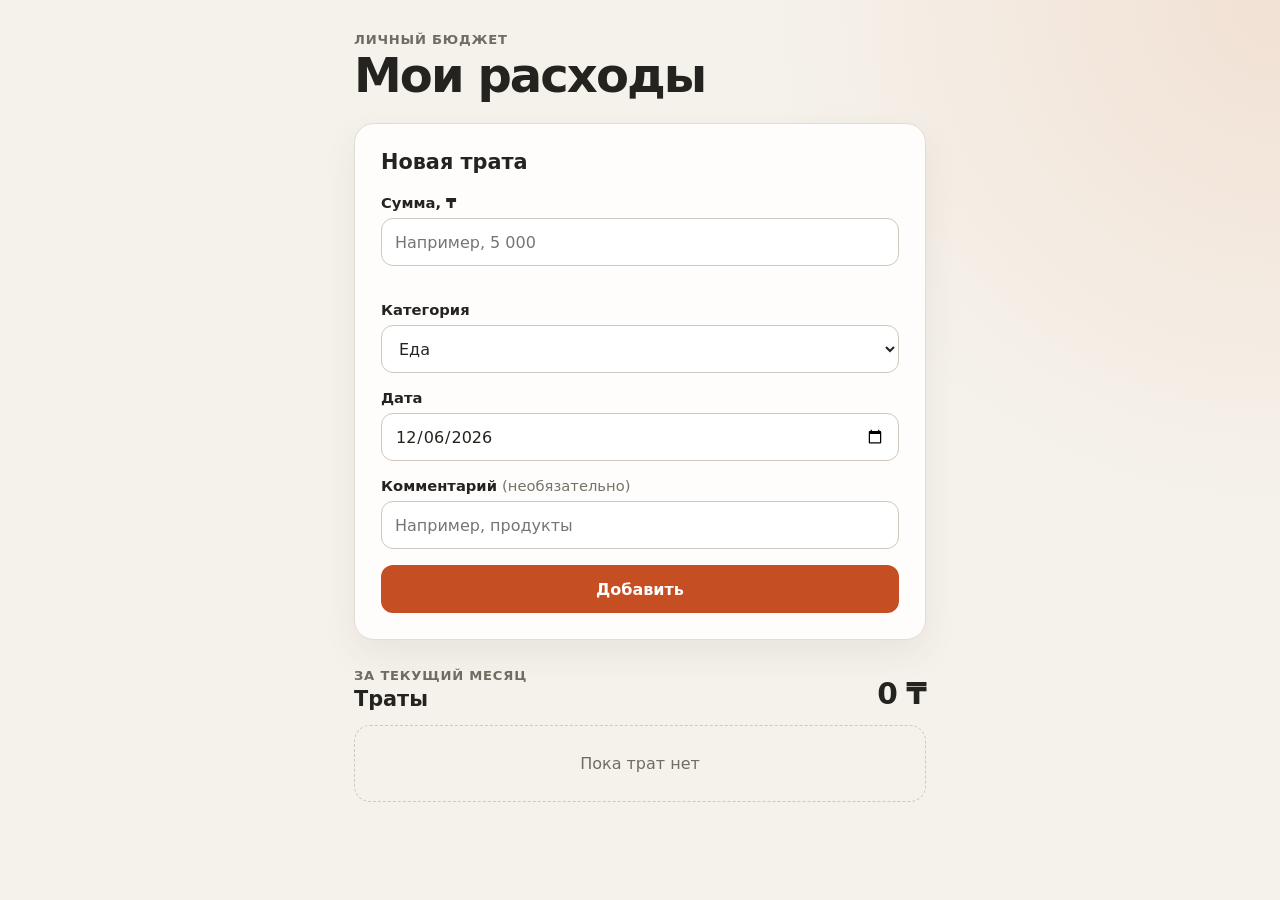
==== index.html @ 3d833ef8 "добавь" ====
<!doctype html>
<html lang="ru">
  <head>
    <meta charset="UTF-8">
    <meta name="viewport" content="width=device-width, initial-scale=1.0">
    <meta name="theme-color" content="#f5f2eb">
    <title>Мои расходы</title>
    <link rel="stylesheet" href="styles.css">
  </head>
  <body>
    <main class="page">
      <header class="page__header">
        <p class="eyebrow">Личный бюджет</p>
        <h1>Мои расходы</h1>
      </header>

      <section class="card" aria-labelledby="form-title">
        <h2 id="form-title">Новая трата</h2>

        <form id="expense-form" novalidate>
          <div class="field">
            <label for="amount">Сумма, ₸</label>
            <input
              id="amount"
              name="amount"
              type="text"
              inputmode="numeric"
              autocomplete="off"
              placeholder="Например, 5 000"
              aria-describedby="amount-error"
              required
            >
            <p class="field__error" id="amount-error" role="alert"></p>
          </div>

          <div class="field">
            <label for="category">Категория</label>
            <select id="category" name="category">
              <option value="Еда">Еда</option>
              <option value="Транспорт">Транспорт</option>
              <option value="Дом">Дом</option>
              <option value="Другое">Другое</option>
            </select>
          </div>

          <div class="field">
            <label for="date">Дата</label>
            <input id="date" name="date" type="date" required>
          </div>

          <div class="field">
            <label for="comment">Комментарий <span>(необязательно)</span></label>
            <input
              id="comment"
              name="comment"
              type="text"
              maxlength="120"
              autocomplete="off"
              placeholder="Например, продукты"
            >
          </div>

          <button type="submit">Добавить</button>
        </form>
      </section>

      <section class="expenses" aria-labelledby="expenses-title">
        <div class="summary">
          <div>
            <p class="summary__label">За текущий месяц</p>
            <h2 id="expenses-title">Траты</h2>
          </div>
          <output class="summary__total" id="month-total">0 ₸</output>
        </div>

        <p class="empty-state" id="empty-state">Пока трат нет</p>
        <ul class="expense-list" id="expense-list" aria-live="polite"></ul>
      </section>
    </main>

    <script src="script.js"></script>
  </body>
</html>
---- styles.css ----
:root {
  color-scheme: light;
  font-family: system-ui, -apple-system, BlinkMacSystemFont, "Segoe UI", sans-serif;
  color: #25231f;
  background: #f5f2eb;
  font-synthesis: none;
}

* {
  box-sizing: border-box;
}

body {
  min-width: 320px;
  margin: 0;
  background:
    radial-gradient(circle at top right, rgba(222, 119, 74, 0.14), transparent 32rem),
    #f5f2eb;
}

button,
input,
select {
  font: inherit;
}

.page {
  width: min(100%, 620px);
  margin: 0 auto;
  padding: 32px 16px 48px;
}

.page__header {
  margin-bottom: 24px;
}

.eyebrow,
.summary__label {
  margin: 0 0 4px;
  color: #716b61;
  font-size: 0.82rem;
  font-weight: 700;
  letter-spacing: 0.06em;
  text-transform: uppercase;
}

h1,
h2,
p {
  margin-top: 0;
}

h1 {
  margin-bottom: 0;
  font-size: clamp(2rem, 10vw, 3rem);
  line-height: 1;
  letter-spacing: -0.04em;
}

h2 {
  margin-bottom: 20px;
  font-size: 1.3rem;
}

.card {
  padding: 20px;
  border: 1px solid #e2ddd2;
  border-radius: 20px;
  background: rgba(255, 255, 255, 0.88);
  box-shadow: 0 14px 35px rgba(65, 53, 38, 0.07);
}

.field {
  margin-bottom: 16px;
}

label {
  display: block;
  margin-bottom: 7px;
  font-size: 0.92rem;
  font-weight: 700;
}

label span {
  color: #777168;
  font-weight: 400;
}

input,
select,
button {
  width: 100%;
  min-height: 48px;
  border-radius: 12px;
}

input,
select {
  border: 1px solid #cfc8bc;
  padding: 0 13px;
  color: #25231f;
  background: #fff;
}

input:focus,
select:focus,
button:focus-visible {
  outline: 3px solid rgba(197, 78, 35, 0.22);
  outline-offset: 2px;
  border-color: #c54e23;
}

input[aria-invalid="true"] {
  border-color: #b83228;
}

.field__error {
  min-height: 18px;
  margin: 5px 0 -4px;
  color: #a32b22;
  font-size: 0.82rem;
}

button {
  border: 0;
  padding: 0 20px;
  color: #fff;
  background: #c54e23;
  font-weight: 800;
  cursor: pointer;
}

button:active {
  transform: translateY(1px);
}

.expenses {
  margin-top: 28px;
}

.summary {
  display: flex;
  align-items: flex-end;
  justify-content: space-between;
  gap: 16px;
  margin-bottom: 14px;
}

.summary h2 {
  margin-bottom: 0;
}

.summary__total {
  flex: none;
  font-size: clamp(1.35rem, 7vw, 1.85rem);
  font-weight: 850;
  letter-spacing: -0.03em;
}

.empty-state {
  padding: 28px 18px;
  border: 1px dashed #cfc8bc;
  border-radius: 16px;
  color: #716b61;
  text-align: center;
}

.expense-list {
  display: grid;
  gap: 10px;
  margin: 0;
  padding: 0;
  list-style: none;
}

.expense-item {
  display: grid;
  grid-template-columns: minmax(0, 1fr) auto;
  gap: 5px 12px;
  padding: 16px;
  border: 1px solid #e2ddd2;
  border-radius: 16px;
  background: rgba(255, 255, 255, 0.78);
}

.expense-item__category,
.expense-item__amount {
  margin: 0;
  font-weight: 800;
}

.expense-item__amount {
  white-space: nowrap;
}

.expense-item__date,
.expense-item__comment {
  margin: 0;
  color: #716b61;
  font-size: 0.9rem;
}

.expense-item__comment {
  grid-column: 1 / -1;
  overflow-wrap: anywhere;
  color: #45413b;
}

@media (min-width: 520px) {
  .page {
    padding-inline: 24px;
  }

  .card {
    padding: 26px;
  }
}

@media (prefers-reduced-motion: reduce) {
  button:active {
    transform: none;
  }
}
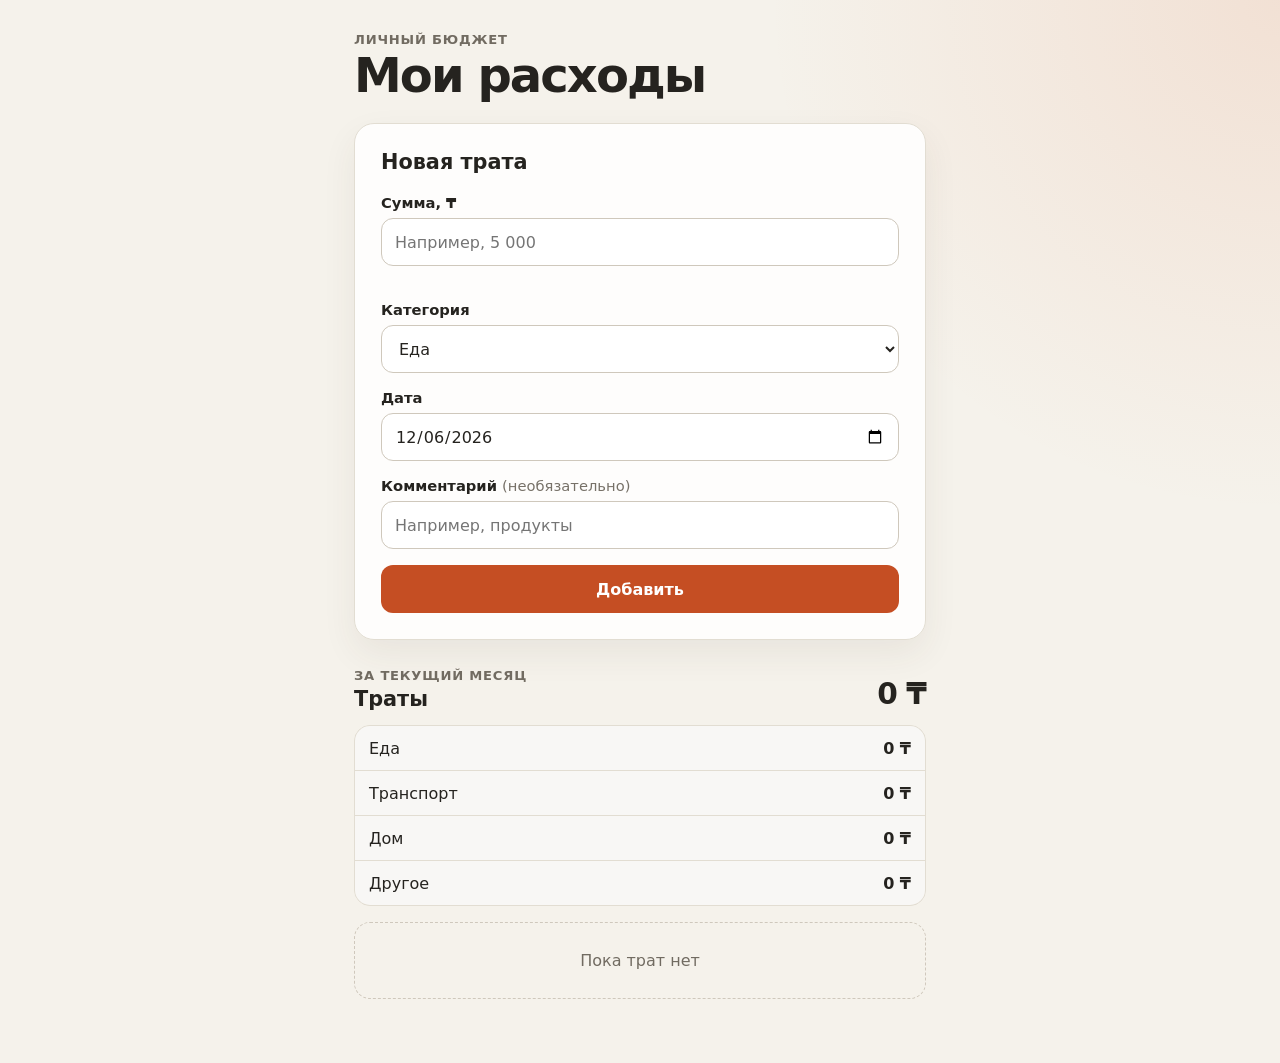
==== commit 957b5b52: "feat: add monthly totals by category" ====
--- a/index.html
+++ b/index.html
@@ -73,6 +73,25 @@
           <output class="summary__total" id="month-total">0 ₸</output>
         </div>
 
+        <ul class="category-totals" aria-label="Итоги по категориям">
+          <li>
+            <span>Еда</span>
+            <output id="category-total-food">0 ₸</output>
+          </li>
+          <li>
+            <span>Транспорт</span>
+            <output id="category-total-transport">0 ₸</output>
+          </li>
+          <li>
+            <span>Дом</span>
+            <output id="category-total-home">0 ₸</output>
+          </li>
+          <li>
+            <span>Другое</span>
+            <output id="category-total-other">0 ₸</output>
+          </li>
+        </ul>
+
         <p class="empty-state" id="empty-state">Пока трат нет</p>
         <ul class="expense-list" id="expense-list" aria-live="polite"></ul>
       </section>
--- a/styles.css
+++ b/styles.css
@@ -157,6 +157,34 @@
   letter-spacing: -0.03em;
 }
 
+.category-totals {
+  display: grid;
+  gap: 1px;
+  margin: 0 0 16px;
+  padding: 0;
+  overflow: hidden;
+  border: 1px solid #e2ddd2;
+  border-radius: 16px;
+  background: #e2ddd2;
+  list-style: none;
+}
+
+.category-totals li {
+  display: flex;
+  align-items: center;
+  justify-content: space-between;
+  gap: 16px;
+  min-height: 44px;
+  padding: 10px 14px;
+  background: rgba(255, 255, 255, 0.78);
+}
+
+.category-totals output {
+  flex: none;
+  font-weight: 800;
+  white-space: nowrap;
+}
+
 .empty-state {
   padding: 28px 18px;
   border: 1px dashed #cfc8bc;
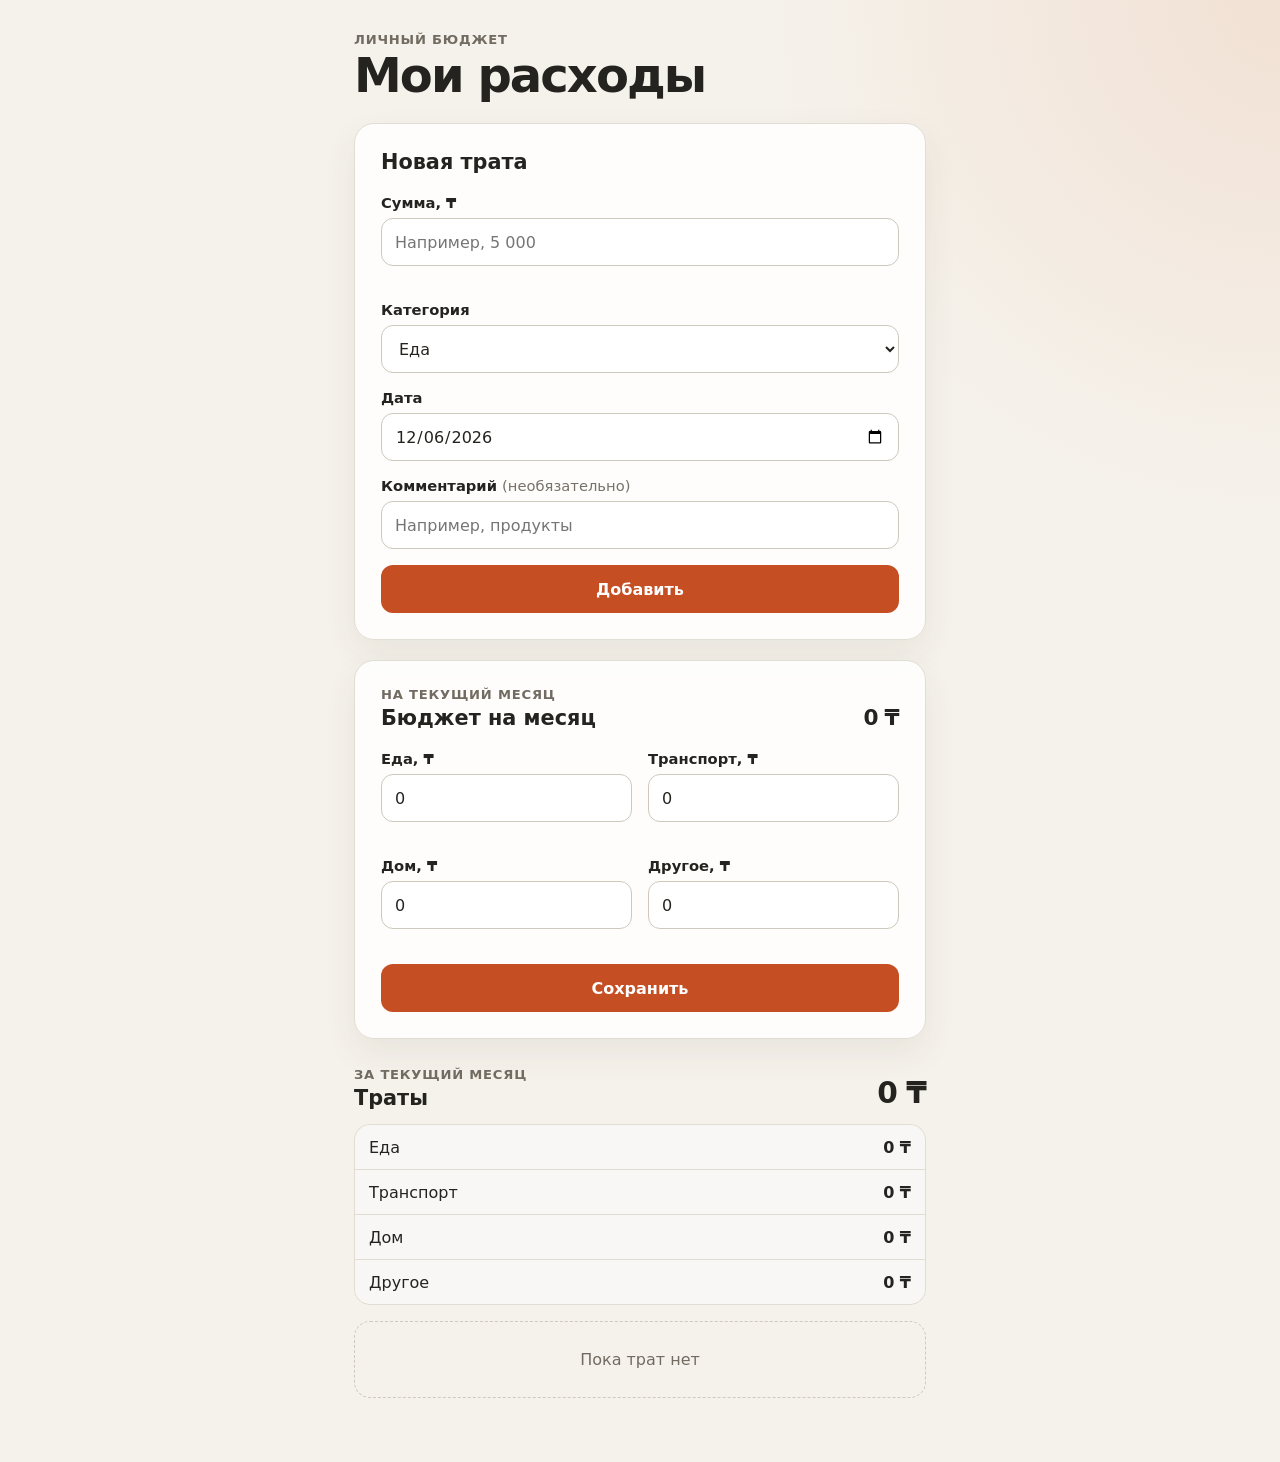
==== commit 0abb9998: "Добавить лимиты бюджета" ====
--- a/index.html
+++ b/index.html
@@ -64,6 +64,74 @@
         </form>
       </section>
 
+      <section class="card budget" aria-labelledby="budget-title">
+        <div class="budget__header">
+          <div>
+            <p class="summary__label">На текущий месяц</p>
+            <h2 id="budget-title">Бюджет на месяц</h2>
+          </div>
+          <output class="budget__total" id="budget-total">0 ₸</output>
+        </div>
+
+        <form id="budget-form" novalidate>
+          <div class="budget__fields">
+            <div class="field budget__field">
+              <label for="budget-food">Еда, ₸</label>
+              <input
+                id="budget-food"
+                name="food"
+                type="text"
+                inputmode="numeric"
+                autocomplete="off"
+                aria-describedby="budget-food-error"
+              >
+              <p class="field__error" id="budget-food-error" role="alert"></p>
+            </div>
+
+            <div class="field budget__field">
+              <label for="budget-transport">Транспорт, ₸</label>
+              <input
+                id="budget-transport"
+                name="transport"
+                type="text"
+                inputmode="numeric"
+                autocomplete="off"
+                aria-describedby="budget-transport-error"
+              >
+              <p class="field__error" id="budget-transport-error" role="alert"></p>
+            </div>
+
+            <div class="field budget__field">
+              <label for="budget-home">Дом, ₸</label>
+              <input
+                id="budget-home"
+                name="home"
+                type="text"
+                inputmode="numeric"
+                autocomplete="off"
+                aria-describedby="budget-home-error"
+              >
+              <p class="field__error" id="budget-home-error" role="alert"></p>
+            </div>
+
+            <div class="field budget__field">
+              <label for="budget-other">Другое, ₸</label>
+              <input
+                id="budget-other"
+                name="other"
+                type="text"
+                inputmode="numeric"
+                autocomplete="off"
+                aria-describedby="budget-other-error"
+              >
+              <p class="field__error" id="budget-other-error" role="alert"></p>
+            </div>
+          </div>
+
+          <button type="submit">Сохранить</button>
+        </form>
+      </section>
+
       <section class="expenses" aria-labelledby="expenses-title">
         <div class="summary">
           <div>
--- a/styles.css
+++ b/styles.css
@@ -70,6 +70,39 @@
   box-shadow: 0 14px 35px rgba(65, 53, 38, 0.07);
 }
 
+.budget {
+  margin-top: 20px;
+}
+
+.budget__header {
+  display: flex;
+  align-items: flex-end;
+  justify-content: space-between;
+  gap: 16px;
+  margin-bottom: 20px;
+}
+
+.budget__header h2 {
+  margin-bottom: 0;
+}
+
+.budget__total {
+  flex: none;
+  font-size: 1.35rem;
+  font-weight: 850;
+  letter-spacing: -0.03em;
+  white-space: nowrap;
+}
+
+.budget__fields {
+  display: grid;
+  gap: 0 16px;
+}
+
+.budget__field {
+  min-width: 0;
+}
+
 .field {
   margin-bottom: 16px;
 }
@@ -242,6 +275,10 @@
   .card {
     padding: 26px;
   }
+
+  .budget__fields {
+    grid-template-columns: repeat(2, minmax(0, 1fr));
+  }
 }
 
 @media (prefers-reduced-motion: reduce) {
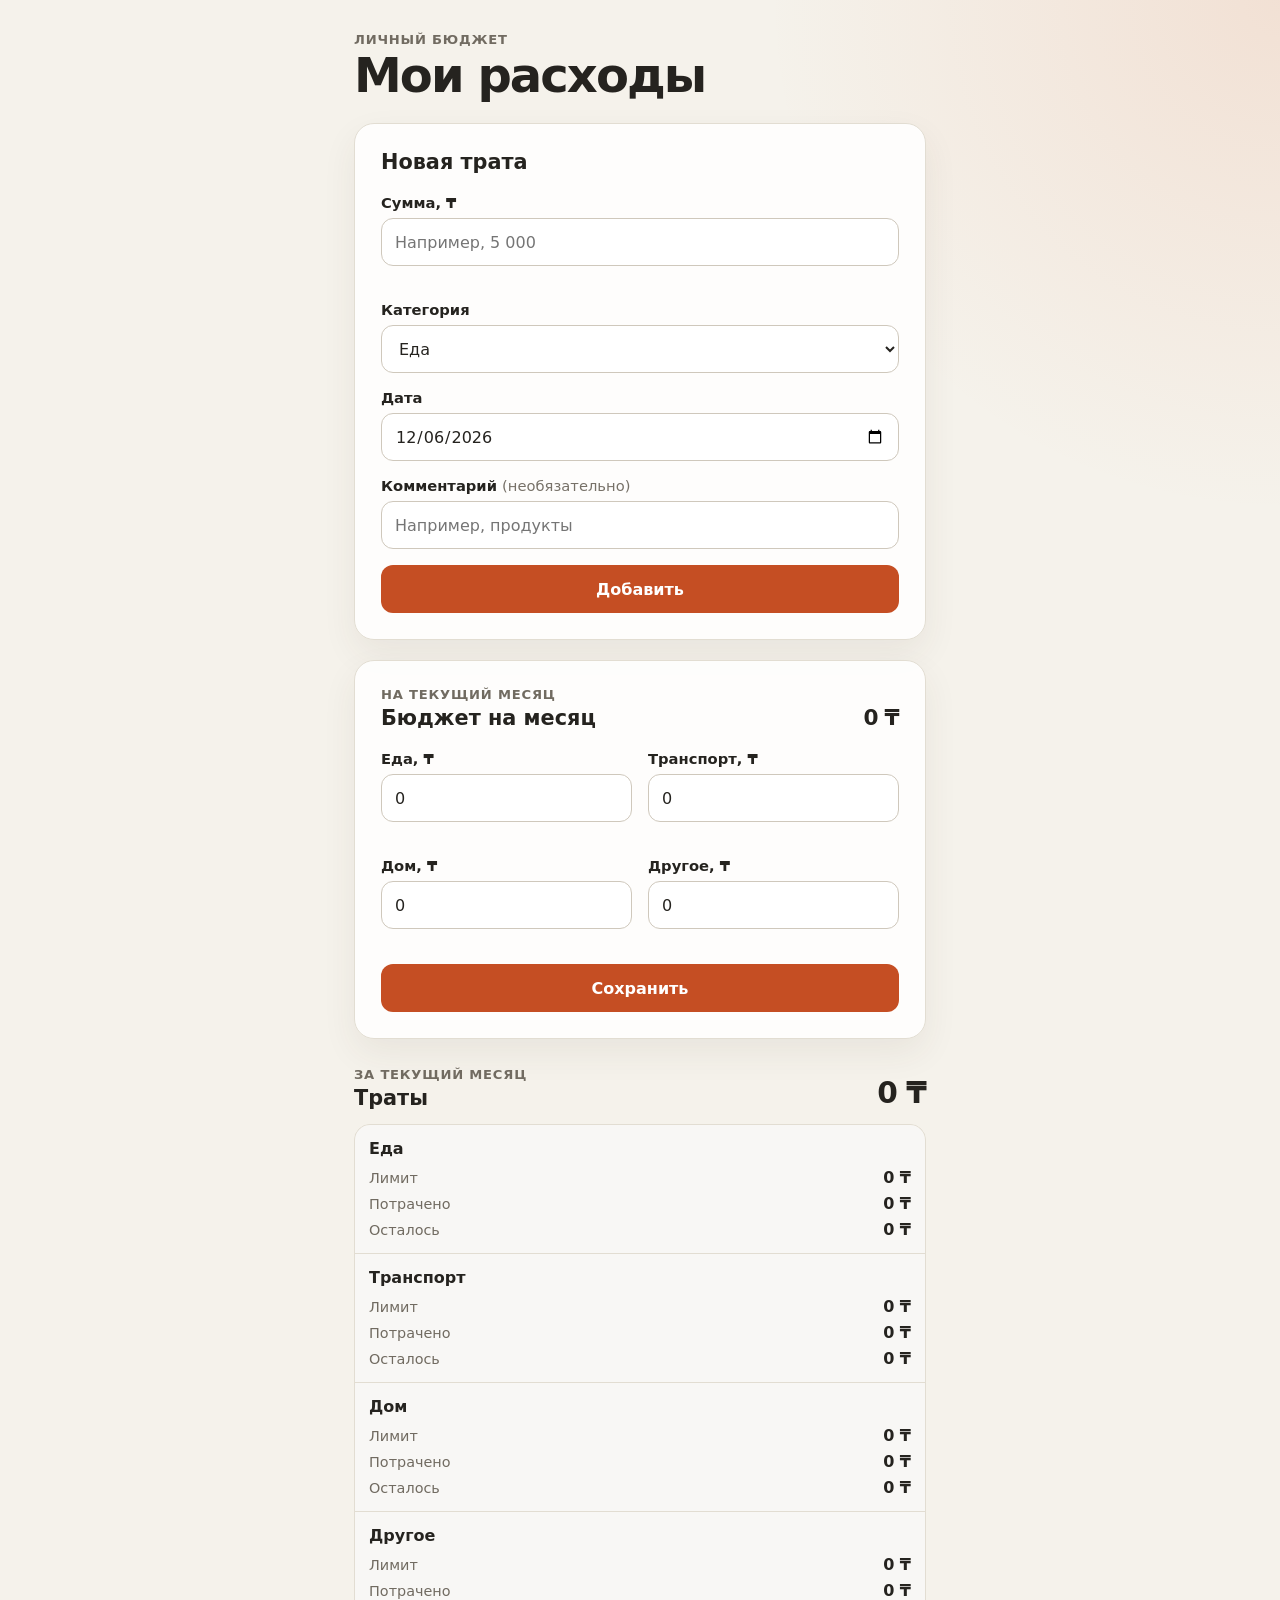
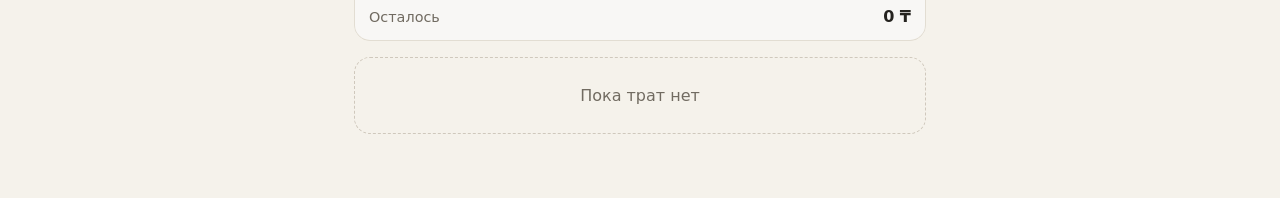
==== commit 89d8ff96: "Показать остатки по категориям" ====
--- a/index.html
+++ b/index.html
@@ -143,20 +143,72 @@
 
         <ul class="category-totals" aria-label="Итоги по категориям">
           <li>
-            <span>Еда</span>
-            <output id="category-total-food">0 ₸</output>
-          </li>
-          <li>
-            <span>Транспорт</span>
-            <output id="category-total-transport">0 ₸</output>
-          </li>
-          <li>
-            <span>Дом</span>
-            <output id="category-total-home">0 ₸</output>
-          </li>
-          <li>
-            <span>Другое</span>
-            <output id="category-total-other">0 ₸</output>
+            <p class="category-totals__name">Еда</p>
+            <dl class="category-totals__details">
+              <div>
+                <dt>Лимит</dt>
+                <dd><output id="category-limit-food">0 ₸</output></dd>
+              </div>
+              <div>
+                <dt>Потрачено</dt>
+                <dd><output id="category-total-food">0 ₸</output></dd>
+              </div>
+              <div>
+                <dt>Осталось</dt>
+                <dd><output id="category-remaining-food">0 ₸</output></dd>
+              </div>
+            </dl>
+          </li>
+          <li>
+            <p class="category-totals__name">Транспорт</p>
+            <dl class="category-totals__details">
+              <div>
+                <dt>Лимит</dt>
+                <dd><output id="category-limit-transport">0 ₸</output></dd>
+              </div>
+              <div>
+                <dt>Потрачено</dt>
+                <dd><output id="category-total-transport">0 ₸</output></dd>
+              </div>
+              <div>
+                <dt>Осталось</dt>
+                <dd><output id="category-remaining-transport">0 ₸</output></dd>
+              </div>
+            </dl>
+          </li>
+          <li>
+            <p class="category-totals__name">Дом</p>
+            <dl class="category-totals__details">
+              <div>
+                <dt>Лимит</dt>
+                <dd><output id="category-limit-home">0 ₸</output></dd>
+              </div>
+              <div>
+                <dt>Потрачено</dt>
+                <dd><output id="category-total-home">0 ₸</output></dd>
+              </div>
+              <div>
+                <dt>Осталось</dt>
+                <dd><output id="category-remaining-home">0 ₸</output></dd>
+              </div>
+            </dl>
+          </li>
+          <li>
+            <p class="category-totals__name">Другое</p>
+            <dl class="category-totals__details">
+              <div>
+                <dt>Лимит</dt>
+                <dd><output id="category-limit-other">0 ₸</output></dd>
+              </div>
+              <div>
+                <dt>Потрачено</dt>
+                <dd><output id="category-total-other">0 ₸</output></dd>
+              </div>
+              <div>
+                <dt>Осталось</dt>
+                <dd><output id="category-remaining-other">0 ₸</output></dd>
+              </div>
+            </dl>
           </li>
         </ul>
 
--- a/styles.css
+++ b/styles.css
@@ -203,13 +203,36 @@
 }
 
 .category-totals li {
+  min-height: 44px;
+  padding: 14px;
+  background: rgba(255, 255, 255, 0.78);
+}
+
+.category-totals__name {
+  margin-bottom: 10px;
+  font-weight: 800;
+}
+
+.category-totals__details {
+  display: grid;
+  gap: 7px;
+  margin: 0;
+}
+
+.category-totals__details div {
   display: flex;
   align-items: center;
   justify-content: space-between;
   gap: 16px;
-  min-height: 44px;
-  padding: 10px 14px;
-  background: rgba(255, 255, 255, 0.78);
+}
+
+.category-totals dt {
+  color: #716b61;
+  font-size: 0.9rem;
+}
+
+.category-totals dd {
+  margin: 0;
 }
 
 .category-totals output {
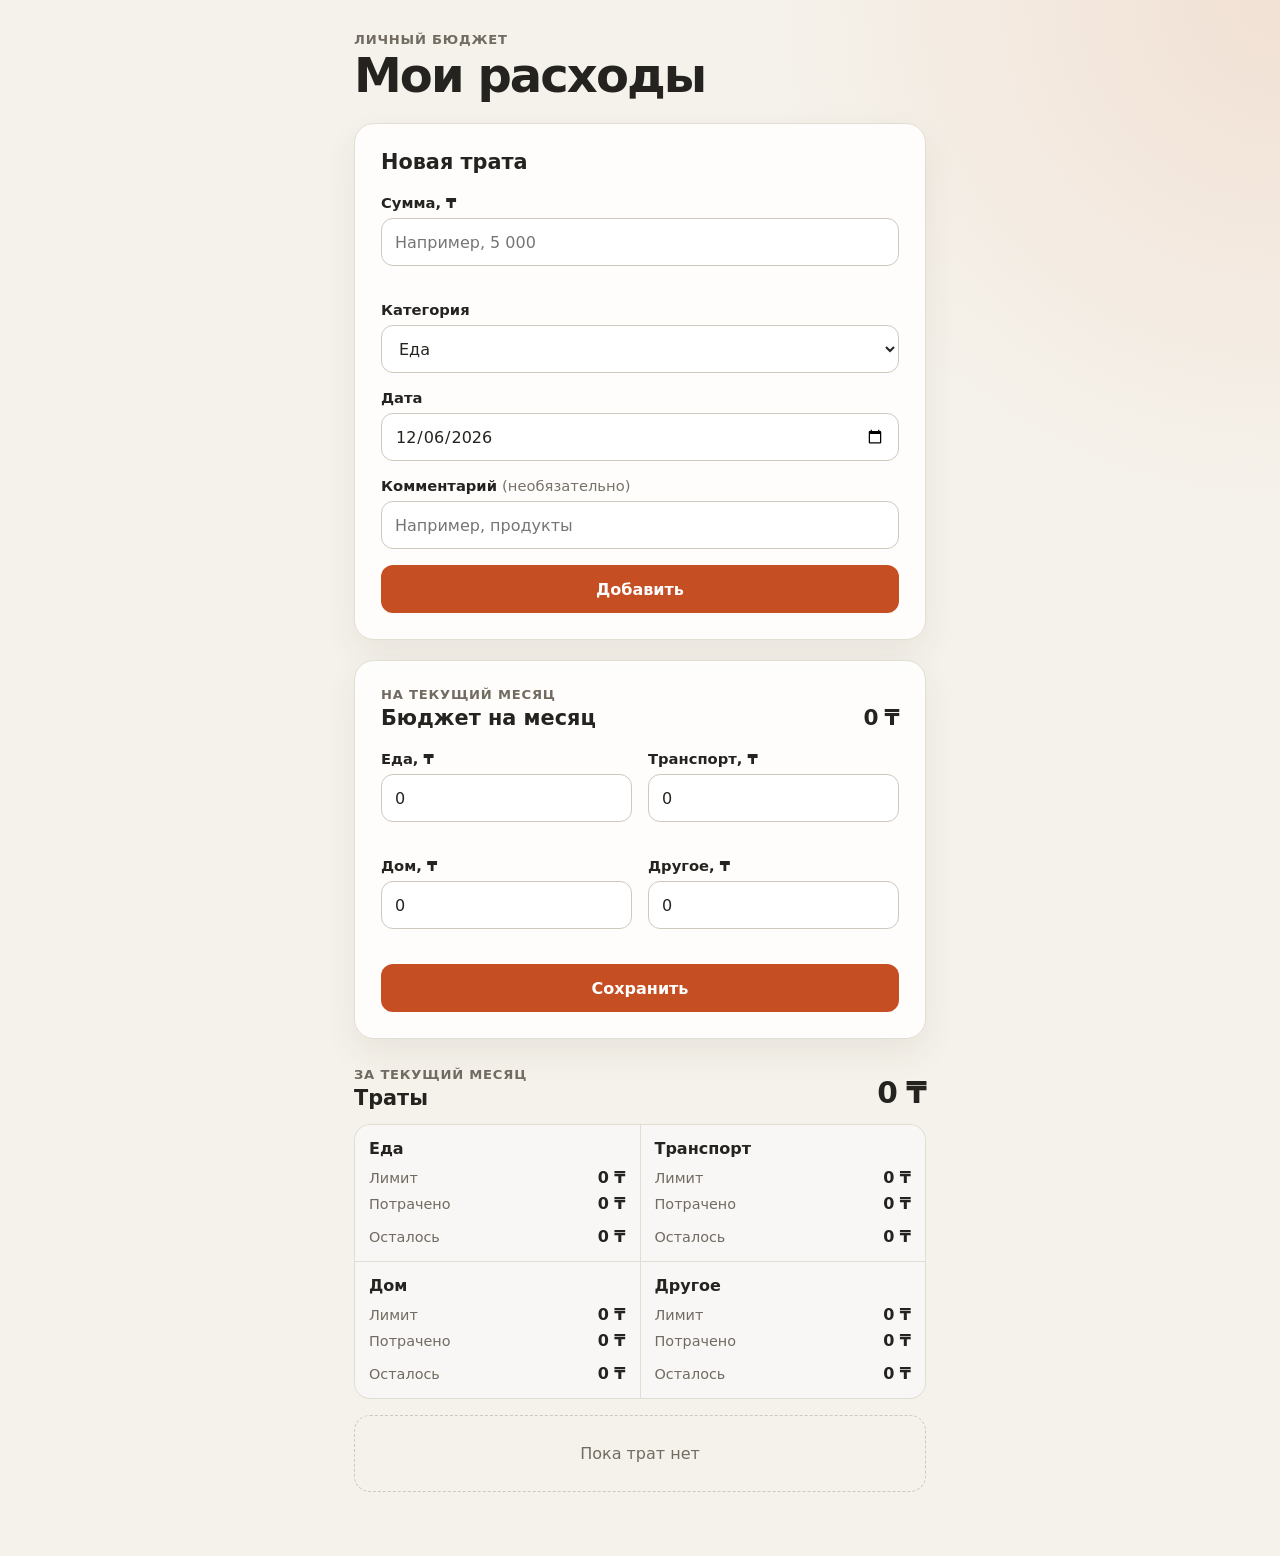
==== commit 814dabbc: "Добавить предупреждение о перерасходе" ====
--- a/index.html
+++ b/index.html
@@ -153,8 +153,8 @@
                 <dt>Потрачено</dt>
                 <dd><output id="category-total-food">0 ₸</output></dd>
               </div>
-              <div>
-                <dt>Осталось</dt>
+              <div class="category-totals__status">
+                <dt id="category-status-label-food">Осталось</dt>
                 <dd><output id="category-remaining-food">0 ₸</output></dd>
               </div>
             </dl>
@@ -170,8 +170,8 @@
                 <dt>Потрачено</dt>
                 <dd><output id="category-total-transport">0 ₸</output></dd>
               </div>
-              <div>
-                <dt>Осталось</dt>
+              <div class="category-totals__status">
+                <dt id="category-status-label-transport">Осталось</dt>
                 <dd><output id="category-remaining-transport">0 ₸</output></dd>
               </div>
             </dl>
@@ -187,8 +187,8 @@
                 <dt>Потрачено</dt>
                 <dd><output id="category-total-home">0 ₸</output></dd>
               </div>
-              <div>
-                <dt>Осталось</dt>
+              <div class="category-totals__status">
+                <dt id="category-status-label-home">Осталось</dt>
                 <dd><output id="category-remaining-home">0 ₸</output></dd>
               </div>
             </dl>
@@ -204,8 +204,8 @@
                 <dt>Потрачено</dt>
                 <dd><output id="category-total-other">0 ₸</output></dd>
               </div>
-              <div>
-                <dt>Осталось</dt>
+              <div class="category-totals__status">
+                <dt id="category-status-label-other">Осталось</dt>
                 <dd><output id="category-remaining-other">0 ₸</output></dd>
               </div>
             </dl>
--- a/styles.css
+++ b/styles.css
@@ -76,6 +76,7 @@
 
 .budget__header {
   display: flex;
+  flex-wrap: wrap;
   align-items: flex-end;
   justify-content: space-between;
   gap: 16px;
@@ -173,6 +174,7 @@
 
 .summary {
   display: flex;
+  flex-wrap: wrap;
   align-items: flex-end;
   justify-content: space-between;
   gap: 16px;
@@ -235,6 +237,22 @@
   margin: 0;
 }
 
+.category-totals__status {
+  margin: 1px -7px -5px;
+  padding: 6px 7px;
+  border-radius: 9px;
+}
+
+.category-totals__status--overrun {
+  background: #fbe7e3;
+}
+
+.category-totals__status--overrun dt,
+.category-totals__status--overrun output {
+  color: #a32b22;
+  font-weight: 800;
+}
+
 .category-totals output {
   flex: none;
   font-weight: 800;
@@ -302,6 +320,10 @@
   .budget__fields {
     grid-template-columns: repeat(2, minmax(0, 1fr));
   }
+
+  .category-totals {
+    grid-template-columns: repeat(2, minmax(0, 1fr));
+  }
 }
 
 @media (prefers-reduced-motion: reduce) {
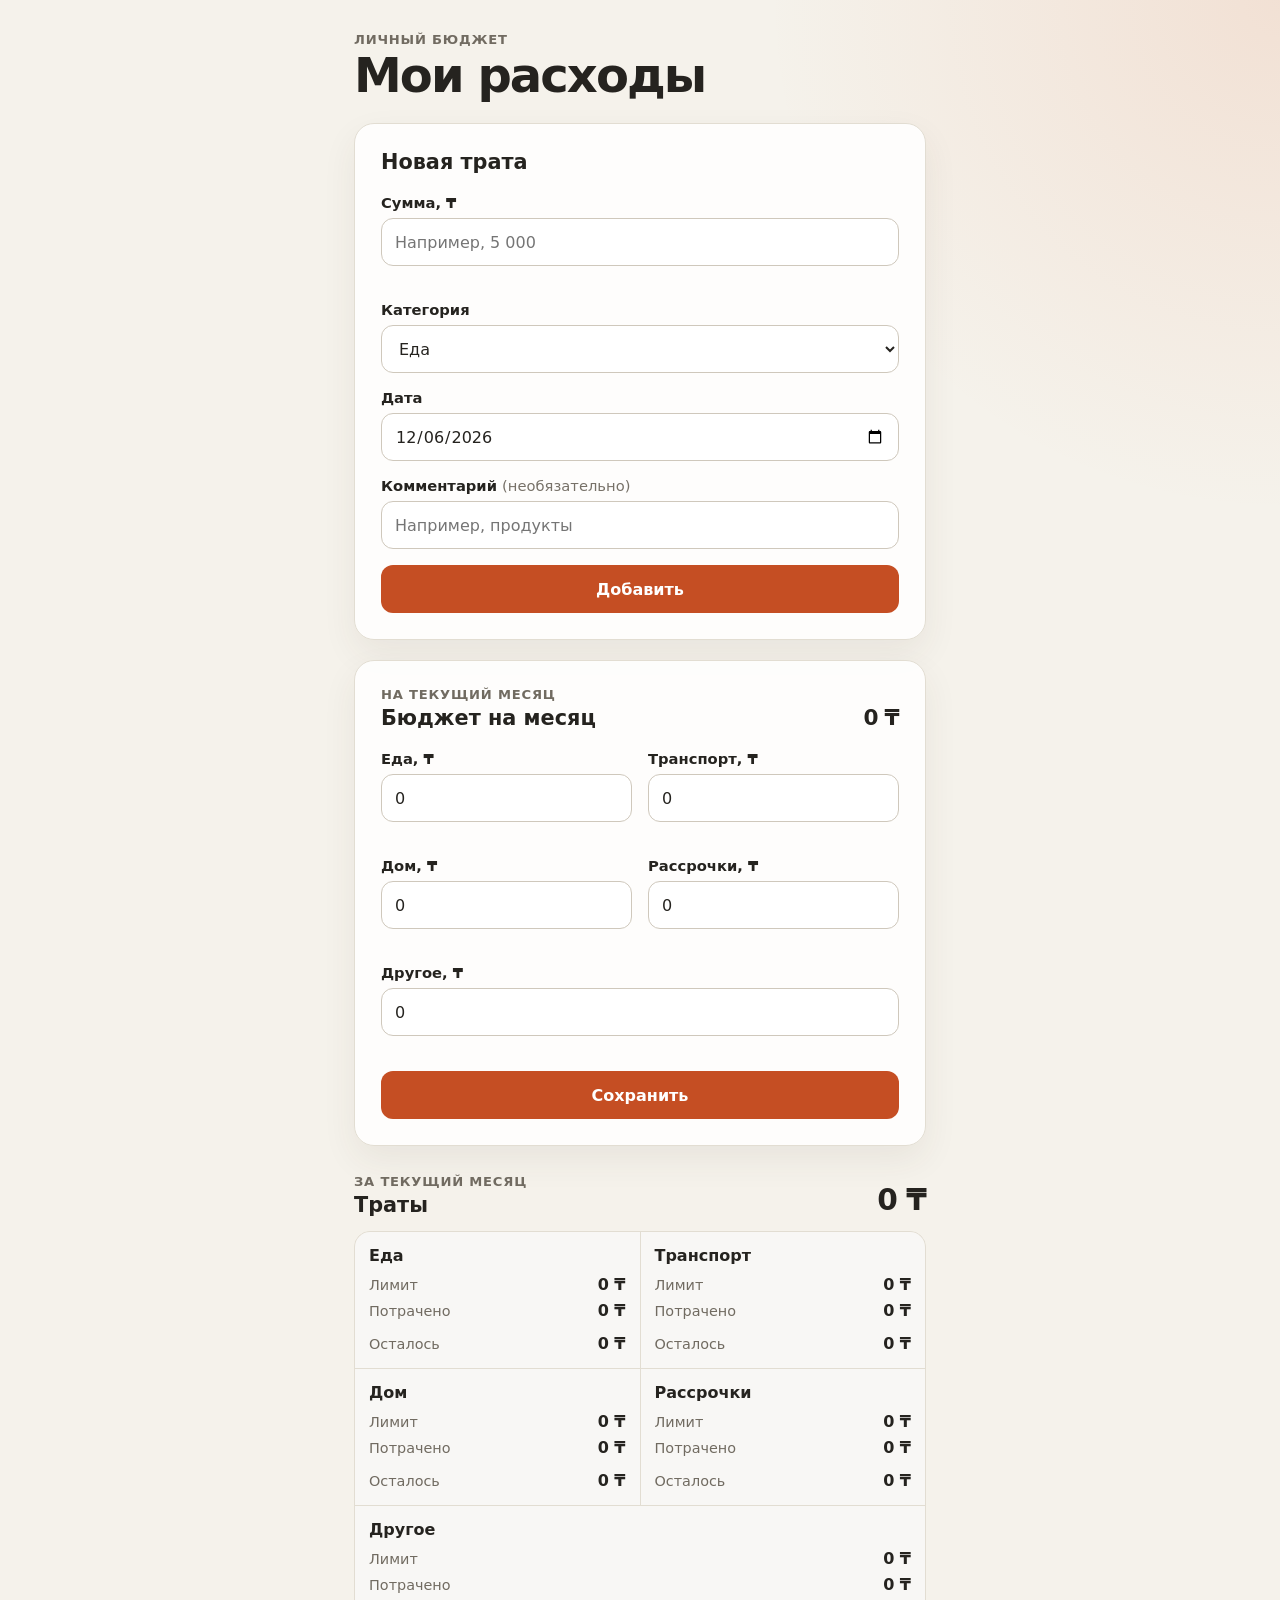
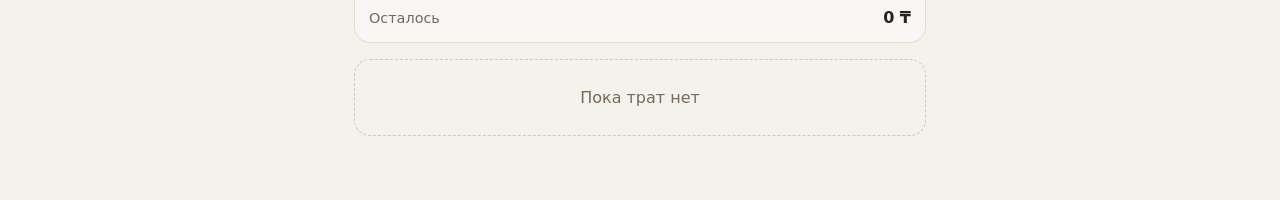
==== commit ce2d2fde: "Добавить категорию Рассрочки" ====
--- a/index.html
+++ b/index.html
@@ -39,6 +39,7 @@
               <option value="Еда">Еда</option>
               <option value="Транспорт">Транспорт</option>
               <option value="Дом">Дом</option>
+              <option value="Рассрочки">Рассрочки</option>
               <option value="Другое">Другое</option>
             </select>
           </div>
@@ -60,7 +61,10 @@
             >
           </div>
 
-          <button type="submit">Добавить</button>
+          <div class="form-actions">
+            <button type="submit" id="expense-submit">Добавить</button>
+            <button class="button--secondary" type="button" id="cancel-edit" hidden>Отмена</button>
+          </div>
         </form>
       </section>
 
@@ -115,6 +119,19 @@
             </div>
 
             <div class="field budget__field">
+              <label for="budget-installments">Рассрочки, ₸</label>
+              <input
+                id="budget-installments"
+                name="installments"
+                type="text"
+                inputmode="numeric"
+                autocomplete="off"
+                aria-describedby="budget-installments-error"
+              >
+              <p class="field__error" id="budget-installments-error" role="alert"></p>
+            </div>
+
+            <div class="field budget__field">
               <label for="budget-other">Другое, ₸</label>
               <input
                 id="budget-other"
@@ -194,6 +211,23 @@
             </dl>
           </li>
           <li>
+            <p class="category-totals__name">Рассрочки</p>
+            <dl class="category-totals__details">
+              <div>
+                <dt>Лимит</dt>
+                <dd><output id="category-limit-installments">0 ₸</output></dd>
+              </div>
+              <div>
+                <dt>Потрачено</dt>
+                <dd><output id="category-total-installments">0 ₸</output></dd>
+              </div>
+              <div class="category-totals__status">
+                <dt id="category-status-label-installments">Осталось</dt>
+                <dd><output id="category-remaining-installments">0 ₸</output></dd>
+              </div>
+            </dl>
+          </li>
+          <li>
             <p class="category-totals__name">Другое</p>
             <dl class="category-totals__details">
               <div>
--- a/styles.css
+++ b/styles.css
@@ -168,6 +168,23 @@
   transform: translateY(1px);
 }
 
+.form-actions {
+  display: flex;
+  flex-wrap: wrap;
+  gap: 8px;
+}
+
+.form-actions button {
+  flex: 1 1 140px;
+  width: auto;
+}
+
+.button--secondary {
+  border: 1px solid #cfc8bc;
+  color: #45413b;
+  background: #fff;
+}
+
 .expenses {
   margin-top: 28px;
 }
@@ -308,6 +325,26 @@
   color: #45413b;
 }
 
+.expense-item__actions {
+  display: grid;
+  grid-column: 1 / -1;
+  grid-template-columns: repeat(2, minmax(0, 1fr));
+  gap: 8px;
+  margin-top: 7px;
+}
+
+.expense-item__actions button {
+  min-height: 44px;
+  padding: 0 10px;
+  font-size: 0.9rem;
+}
+
+.button--danger {
+  border: 1px solid #d8a29b;
+  color: #a32b22;
+  background: #fff5f3;
+}
+
 @media (min-width: 520px) {
   .page {
     padding-inline: 24px;
@@ -324,6 +361,11 @@
   .category-totals {
     grid-template-columns: repeat(2, minmax(0, 1fr));
   }
+
+  .budget__field:last-child:nth-child(odd),
+  .category-totals li:last-child:nth-child(odd) {
+    grid-column: 1 / -1;
+  }
 }
 
 @media (prefers-reduced-motion: reduce) {
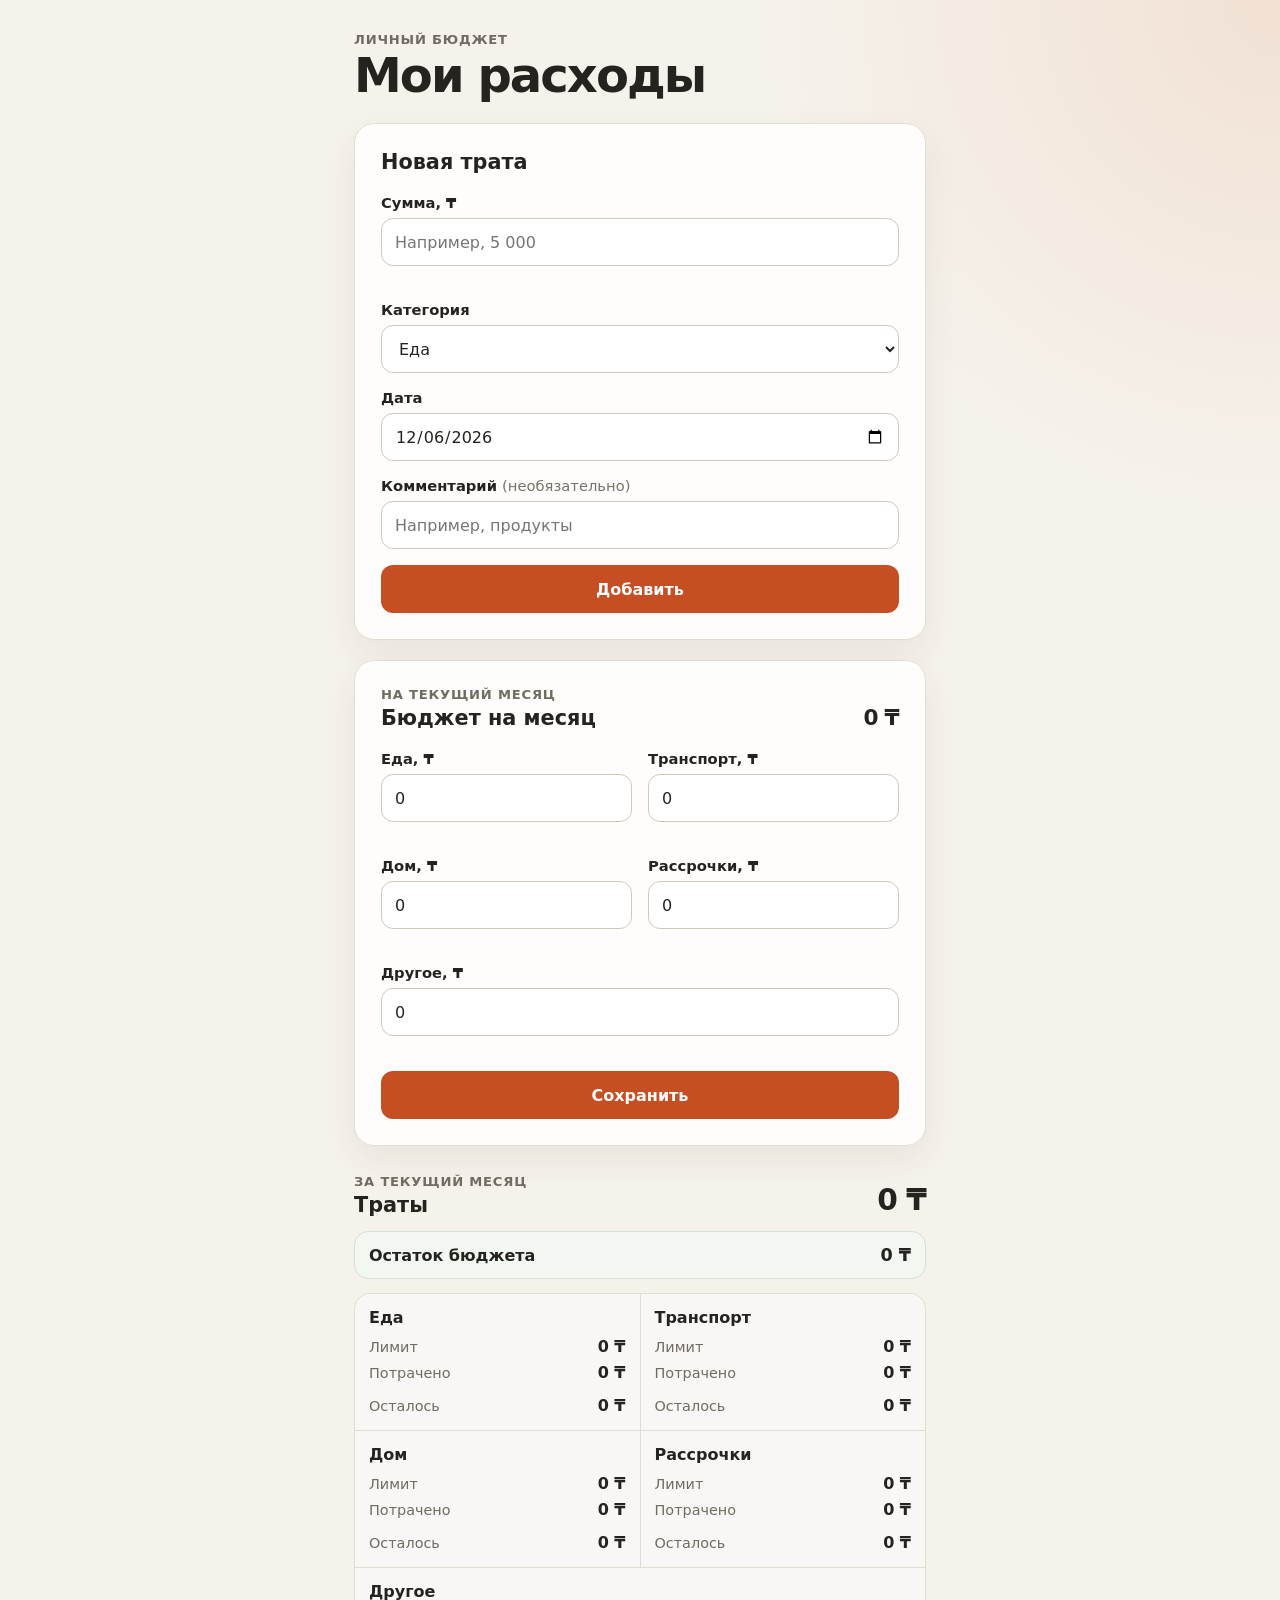
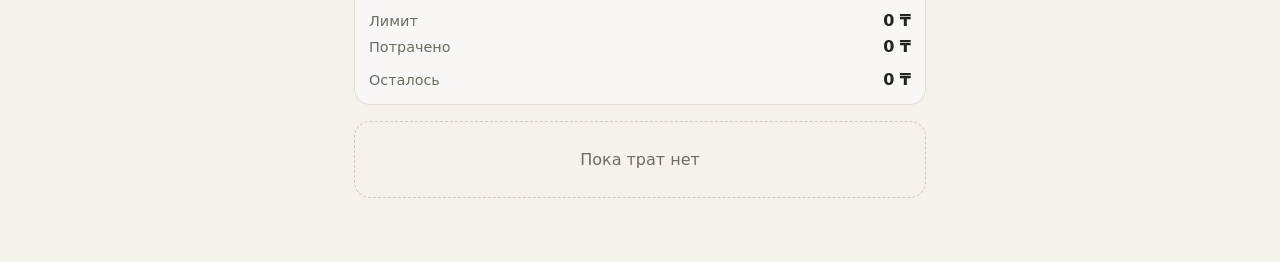
==== commit 6963c808: "Уточнить правило: сначала реализация, затем коммит" ====
--- a/index.html
+++ b/index.html
@@ -158,6 +158,11 @@
           <output class="summary__total" id="month-total">0 ₸</output>
         </div>
 
+        <div class="month-balance" id="month-budget-status" aria-live="polite">
+          <span id="month-budget-label">Остаток бюджета</span>
+          <output id="month-budget-balance">0 ₸</output>
+        </div>
+
         <ul class="category-totals" aria-label="Итоги по категориям">
           <li>
             <p class="category-totals__name">Еда</p>
--- a/styles.css
+++ b/styles.css
@@ -209,6 +209,34 @@
   letter-spacing: -0.03em;
 }
 
+.month-balance {
+  display: flex;
+  flex-wrap: wrap;
+  align-items: center;
+  justify-content: space-between;
+  gap: 8px 16px;
+  min-height: 48px;
+  margin-bottom: 14px;
+  padding: 11px 14px;
+  border: 1px solid #d5dfd5;
+  border-radius: 14px;
+  background: #f2f7f1;
+  font-weight: 750;
+}
+
+.month-balance output {
+  flex: none;
+  font-size: 1.1rem;
+  font-weight: 850;
+  white-space: nowrap;
+}
+
+.month-balance--overrun {
+  border-color: #e3b4ad;
+  color: #a32b22;
+  background: #fbe7e3;
+}
+
 .category-totals {
   display: grid;
   gap: 1px;
